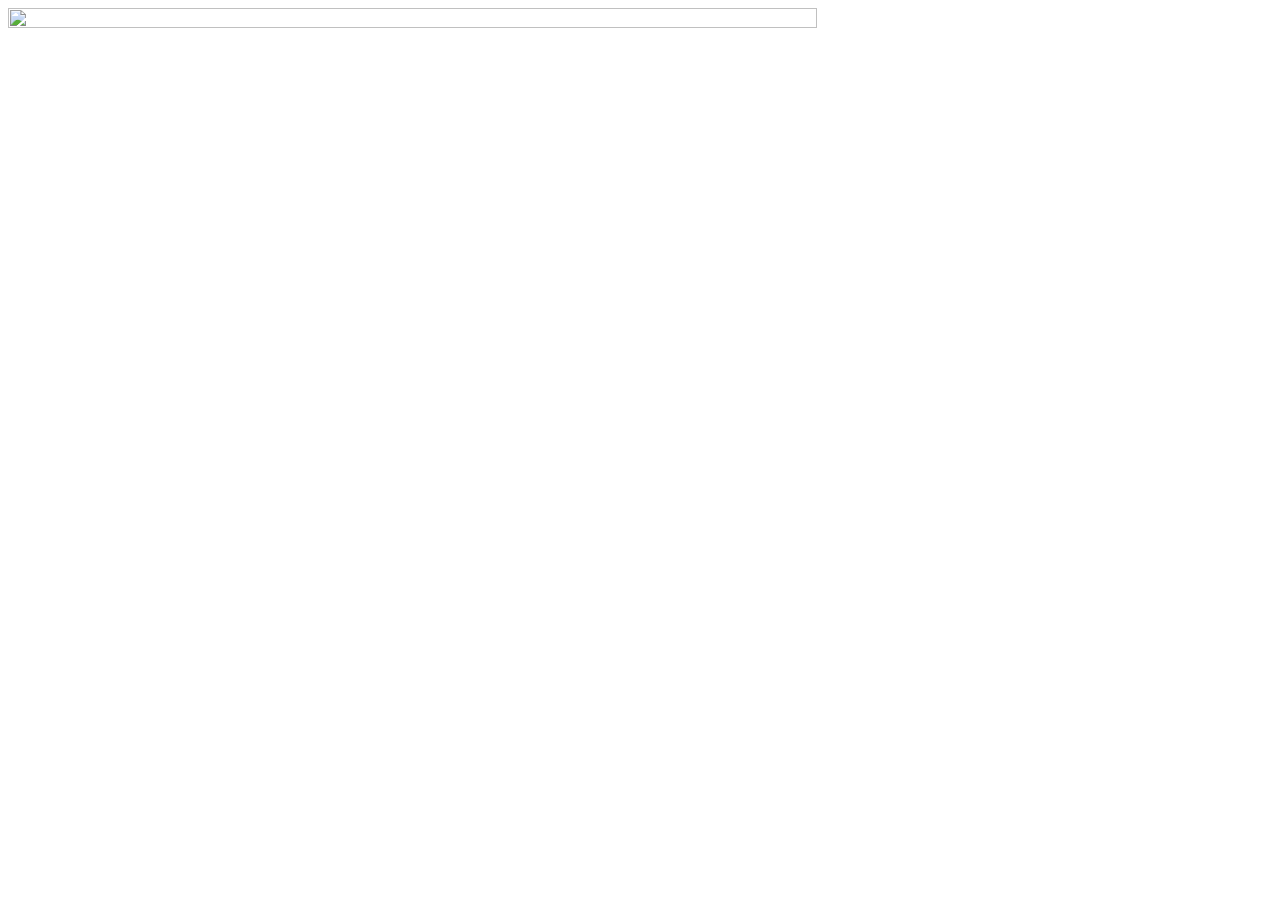
==== index.html @ e5bc0494 "Testing gh pages" ====
<!DOCTYPE html>
<html>
    <head>
        <title>Guitar Pedals</title>
        <link rel="stylesheet" href="style_project0.css">
    </head>
    <body>
        <div id="top">
            <img src ="main_bar.PNG" width="80%" height="80%"
        </div>
    </body>
</html>
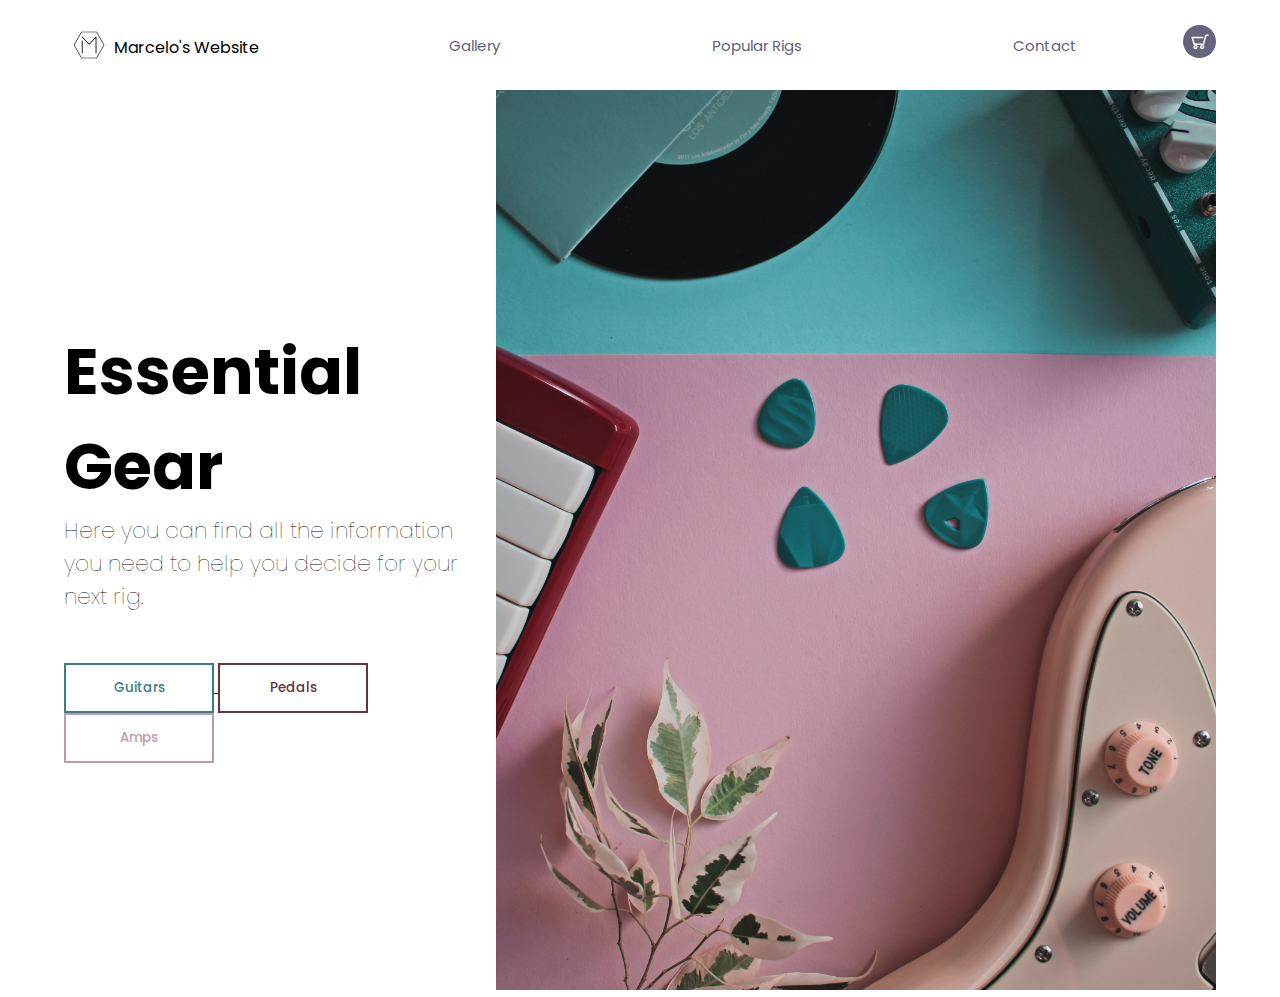
==== commit 16022b92: "Add files via upload" ====
--- a/index.html
+++ b/index.html
@@ -1,12 +1,62 @@
-<!DOCTYPE html>
-<html>
-    <head>
-        <title>Guitar Pedals</title>
-        <link rel="stylesheet" href="style_project0.css">
-    </head>
-    <body>
-        <div id="top">
-            <img src ="main_bar.PNG" width="80%" height="80%"
-        </div>
-    </body>
-</html>
+<!DOCTYPE html>
+<html>
+  <head>
+    <meta charset="utf-8"/>
+    <meta name="viewport" content="width=device-width, initial-scale=1.0">
+    <link
+       href="https://fonts.googleapis.com/css2?family=Poppins:wght@400;500&display=swap"
+       rel="stylesheet"
+    />
+    <link rel="stylesheet" href="./style.css"/>
+    <title>Gear</title>
+  </head>
+  <body>
+        <header>
+          <div class="logo-container">
+            <img src="m-03-black.svg" width="50px" alt="logo"/>
+            <h4 class="logo"> Marcelo's Website </h4>
+          </div>
+          <nav>
+                <ul class = "Nav-Links ">
+                  <li><a class = "Nav-Link" href="#">Gallery</a> </li>
+                  <li><a class = "Nav-Link" href="#">Popular Rigs</a> </li>
+                  <li><a class = "Nav-Link" href="#">Contact</a> </li>
+                </ul>
+          </nav>
+            <a href="https://reverb.com/">
+              <div class="shop">
+                <img src="cart.svg" alt="cart">
+              </div>
+            </a>
+        </header>
+
+        <main>
+          <section class="presentation">
+                <div class="introduction">
+                    <div class="intro-text">
+                      <h1>Essential Gear</h1>
+                      <p>
+                          Here you can find all the information you need to help
+                          you decide for your next rig.
+                      </p>
+                    </div>
+                    <div class="cta">
+                        <a href="guitars.html">
+                            <button class="cta-Guitars">Guitars</button>
+                        </a>
+                        <a href="pedals.html">
+                            <button class="cta-Pedals">Pedals</button>
+                        </a>
+                        <a href="amps.html">
+                          <button class="cta-Amps">Amps</button>
+                        </a>
+                    </div>
+                </div>
+                <div class="cover">
+                  <img src="img.jpg" alt="mainpic"/>
+                </div>
+          </section>
+        </main>
+
+  </body>
+</html>
--- a/style.css
+++ b/style.css
@@ -0,0 +1,116 @@
+*{
+  margin: 0px;
+  padding: 0px;
+  box-sizing: border-box;;
+}
+
+body{
+  font-family: 'Poppins', sans-serif;
+}
+
+header{
+  display: flex;
+  width: 90%;
+  height: 10vh;
+  margin: auto;
+  align-items: center;
+}
+
+.logo-container,
+.Nav-Links,
+.cart{
+  display: flex;
+}
+
+.logo-container{
+  flex: 1;
+}
+
+.logo{
+  margin-top: 15px;
+  font-weight: 400;
+}
+
+nav{
+  flex: 3;
+}
+.Nav-Links{
+  justify-content: space-around;
+  list-style:none;
+
+}
+.Nav-Link{
+  color: #5f5f79;
+  font-size: 15px;
+  text-decoration: none;
+}
+.shop{
+  flex: .5;
+  justify-content: flex-end;
+}
+
+.presentation{
+  display: flex;
+  width: 90%;
+  margin: auto;
+  min-height: 80vh;
+  align-items: center;
+
+}
+
+.introduction{
+  flex: 2;
+}
+.intro-text{
+  font-size: 32px;
+  font-weight:100;
+
+}
+
+.intro-text p{
+  font-size: 22px;
+}
+
+.cta{
+  padding: 50px 0px 0px 0px;
+}
+
+.cta-Guitars{
+  border: 2px solid #387e82;
+  background: transparent;
+  color: #387e82;
+  font-weight: 500;
+  width: 150px;
+  height: 50px;
+  cursor: pointer;
+  font-family: 'Poppins', sans-serif;
+}
+
+.cta-Amps{
+  border: 2px solid #c09aac;
+  background: transparent;
+  color: #c09aac;
+  font-weight: 500;
+  width: 150px;
+  height: 50px;
+  cursor: pointer;
+  font-family: 'Poppins', sans-serif;
+}
+.cta-Pedals{
+  border: 2px solid #663436;
+  background: transparent;
+  color: #663436;
+  font-weight: 500;
+  width: 150px;
+  height: 50px;
+  cursor: pointer;
+  font-family: 'Poppins', sans-serif;
+}
+
+
+.cover{
+  flex: 1;
+}
+.cover img{
+  height: 100vh;
+}
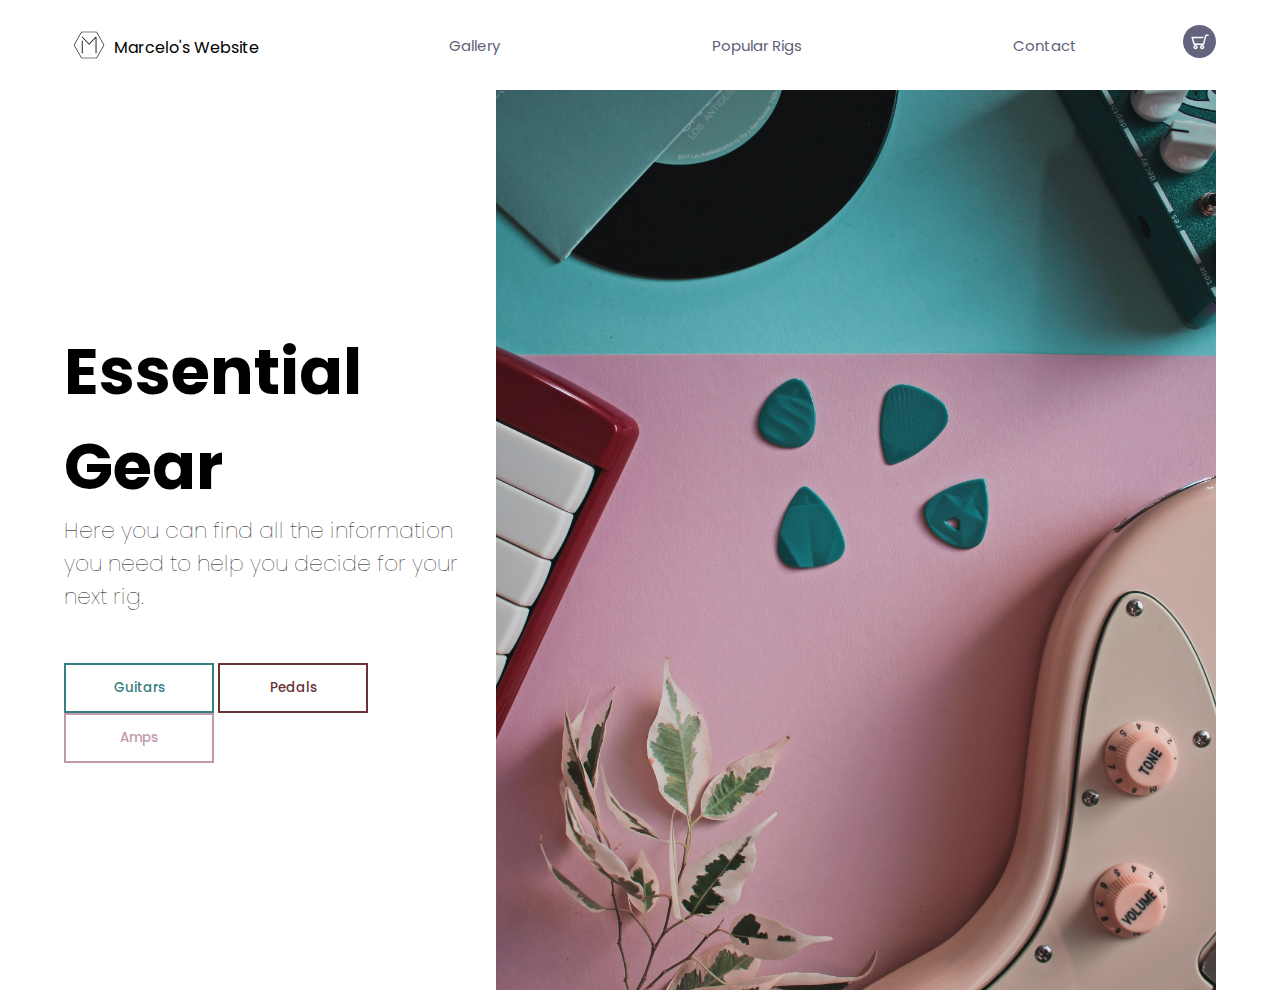
==== commit 0dc6192e: "Changed main buttons from <a> to <form>" ====
--- a/index.html
+++ b/index.html
@@ -41,15 +41,15 @@
                       </p>
                     </div>
                     <div class="cta">
-                        <a href="guitars.html">
+                        <form style="display: inline" action="guitars.html" method="get">
                             <button class="cta-Guitars">Guitars</button>
-                        </a>
-                        <a href="pedals.html">
+                        </form>
+                        <form style="display: inline" action="pedals.html" method="get">
                             <button class="cta-Pedals">Pedals</button>
-                        </a>
-                        <a href="amps.html">
-                          <button class="cta-Amps">Amps</button>
-                        </a>
+                        </form>
+                        <form style="display: inline" action="amps.html" method="get">
+                            <button class="cta-Amps">Amps</button>
+                        </form>
                     </div>
                 </div>
                 <div class="cover">
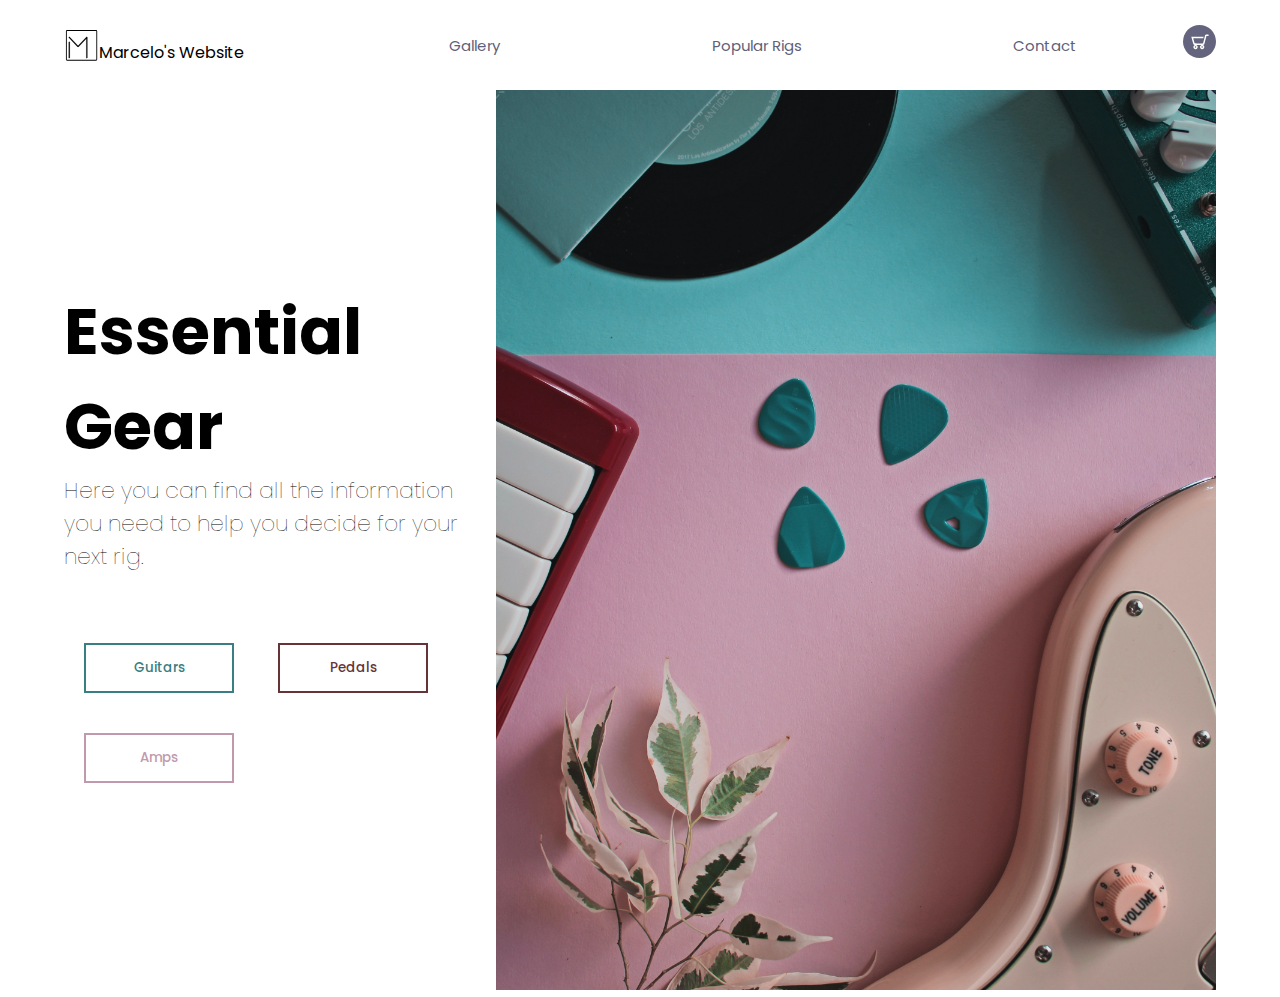
==== commit b80763b2: "Changed logo to v2 f2" ====
--- a/index.html
+++ b/index.html
@@ -13,7 +13,7 @@
   <body>
         <header>
           <div class="logo-container">
-            <img src="m-03-black.svg" width="50px" alt="logo"/>
+            <img src="logo-v2-01.svg" width="35px" alt="logo"/>
             <h4 class="logo"> Marcelo's Website </h4>
           </div>
           <nav>
--- a/style.css
+++ b/style.css
@@ -37,8 +37,10 @@
 .Nav-Links{
   justify-content: space-around;
   list-style:none;
+}
 
-}
+
+
 .Nav-Link{
   color: #5f5f79;
   font-size: 15px;
@@ -84,6 +86,7 @@
   height: 50px;
   cursor: pointer;
   font-family: 'Poppins', sans-serif;
+  margin: 20px 20px 20px 20px;
 }
 
 .cta-Amps{
@@ -95,6 +98,7 @@
   height: 50px;
   cursor: pointer;
   font-family: 'Poppins', sans-serif;
+  margin: 20px 20px 20px 20px;
 }
 .cta-Pedals{
   border: 2px solid #663436;
@@ -105,6 +109,7 @@
   height: 50px;
   cursor: pointer;
   font-family: 'Poppins', sans-serif;
+  margin: 20px 20px 20px 20px;
 }
 
 
@@ -114,3 +119,36 @@
 .cover img{
   height: 100vh;
 }
+
+
+@media screen and (max-width: 900px){
+
+    .presentation{
+      flex-direction: column;
+    }
+
+    .introduction{
+      margin-top: 5vh;
+      text-align: center;
+    }
+    .intro-text h1{
+      font-size: 30px;
+    }
+    .intro-text p{
+      font-size: 18px;
+    }
+    .cta{
+      padding: 10px 10px 10px 10px;
+    }
+    .Nav-Link{
+      font-size: 12px;
+      margin: 5px 5px 5px 5px;
+    }
+    .logo{
+      display: none;
+    }
+    .cover img{
+      height: 55vh;
+    }
+
+}
